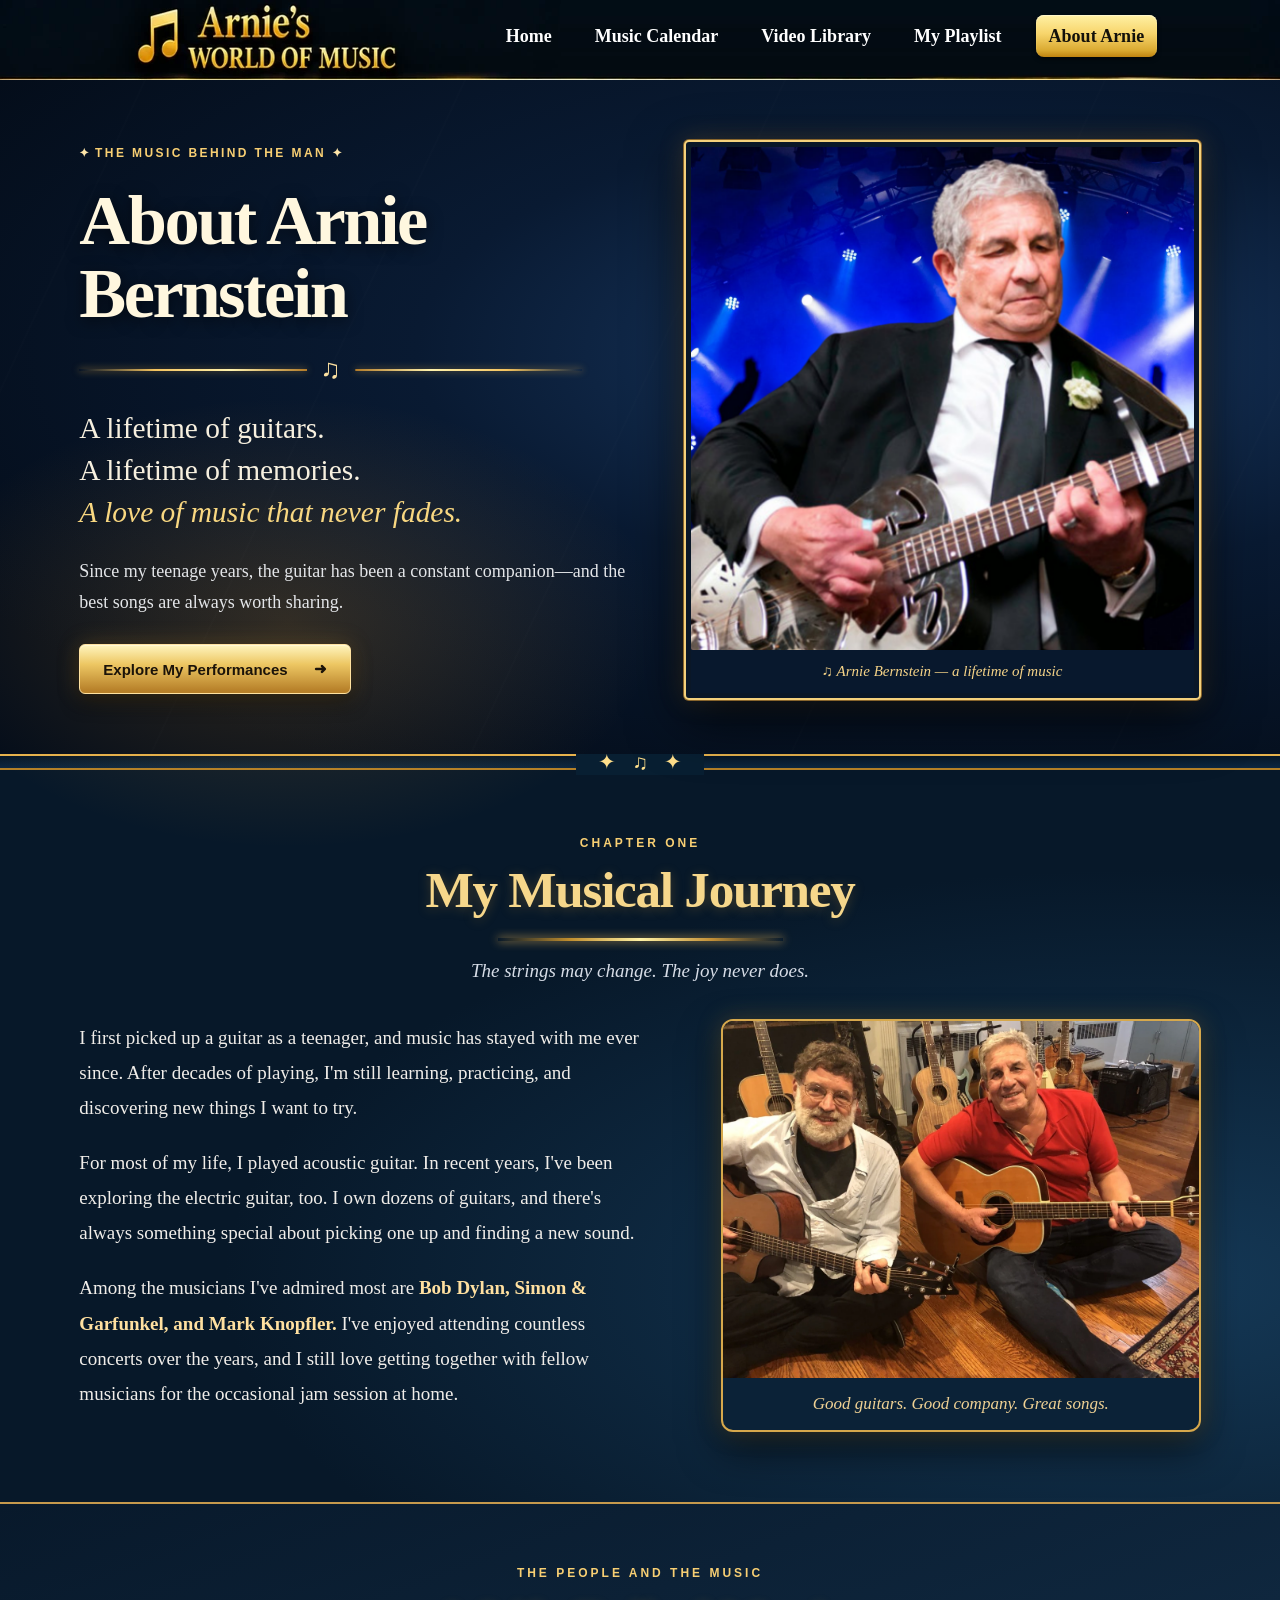
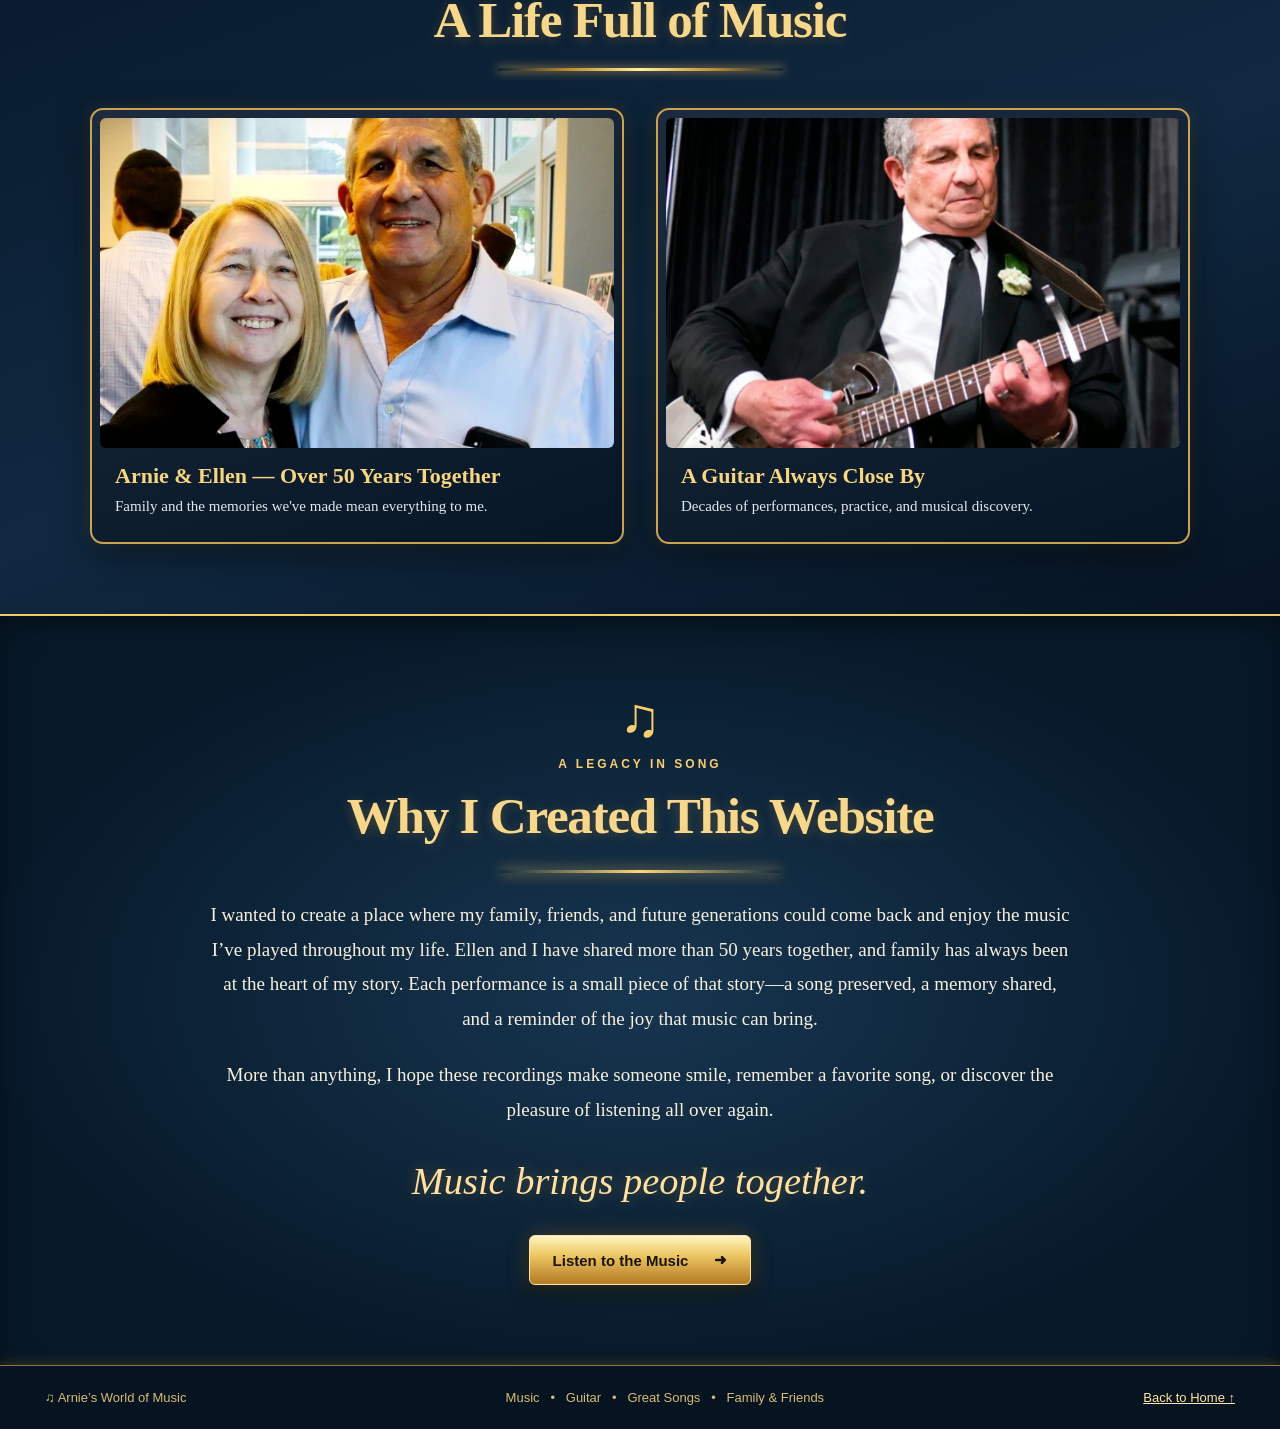
==== about.html @ 56f344be "Add approved About Arnie Bernstein page" ====
<!DOCTYPE html>

<html lang="en"><head><meta charset="utf-8"/><meta content="width=device-width,initial-scale=1" name="viewport"/><title>About Arnie Bernstein | Arnie's World of Music</title><meta content="Meet Arnie and discover his lifelong passion for guitar, favorite artists, and musical legacy." name="description"/><style>
:root{--gold:#f4cb65;--bright:#ffe39a;--line:#b68b3e;--ink:#06111e;--navy:#081a2b;--card:#0b2034;--muted:#c1cad4}
*{box-sizing:border-box}html{scroll-behavior:smooth}body{margin:0;background:radial-gradient(ellipse at 50% 8%,#15304a 0%,#071828 47%,#06111d 100%);color:#f7f5f1;font-family:Georgia,"Times New Roman",serif}
button,input,select{font:inherit}button{cursor:pointer}a{color:inherit}
.site-header{background:linear-gradient(90deg,#05121e,#0a2032,#05121e);border-bottom:1px solid var(--line)}
.nav{max-width:1450px;margin:auto;padding:12px 32px;display:flex;align-items:center;justify-content:space-between;gap:25px}
.logo{display:flex;align-items:center;gap:12px;text-decoration:none;color:var(--gold);white-space:nowrap}.logo .note{font-size:38px;text-shadow:0 2px 10px #9b672d}.logo strong{display:block;font-size:30px;font-style:italic;line-height:.95}.logo small{display:block;font-size:12px;letter-spacing:3.1px;font-weight:bold;margin-top:5px}
nav{display:flex;gap:30px;align-items:center;flex-wrap:wrap}nav a{text-decoration:none;font:15px Arial,sans-serif;padding:12px 0}nav a.current{color:var(--bright);border-bottom:2px solid var(--gold)}
.hero{max-width:1450px;margin:0 auto;border:1px solid #ac863f;border-top:0;box-shadow:0 12px 38px #0005}.hero img{display:block;width:100%;height:auto}
.content{max-width:1450px;margin:0 auto;padding:24px 32px 44px}
.filters{display:grid;grid-template-columns:minmax(250px,2.1fr) repeat(3,minmax(130px,1fr)) auto;gap:12px;align-items:center;margin-bottom:30px}
.filters input,.filters select{background:#101e31;color:#fff;border:1px solid #b38b48;border-radius:6px;padding:13px 15px;width:100%;font:15px Georgia,serif;min-height:46px;outline-offset:2px}.filters input::placeholder{color:#bdc5d0}.clear{background:none;border:0;color:var(--gold);white-space:nowrap;font:14px Arial,sans-serif}
.section{margin-top:25px}.section-heading{display:flex;justify-content:space-between;align-items:center;border-bottom:1px solid #ad863e;margin-bottom:16px;padding-bottom:10px;gap:12px}
.section-heading h2{font-size:29px;line-height:1.15;color:var(--bright);margin:0;text-shadow:0 1px 7px #4c300d}.section-heading .view{font:14px Arial,sans-serif;color:var(--gold);border:0;background:none}
.cards{display:grid;grid-template-columns:repeat(5,minmax(0,1fr));gap:15px}
.card{overflow:hidden;border:1px solid #b68e43;border-radius:7px;background:linear-gradient(180deg,#132b42,#091827);box-shadow:0 6px 15px #0007;transition:transform .18s,border-color .18s}
.card:hover{transform:translateY(-3px);border-color:#ffe49a}.thumb{position:relative;width:100%;aspect-ratio:16/9;display:block;border:0;padding:0;overflow:hidden;background:#101927}
.thumb img{width:100%;height:100%;object-fit:cover;display:block}.thumb::after{content:"";position:absolute;inset:0;background:linear-gradient(0deg,#06111d60,transparent 55%);pointer-events:none}
.play{position:absolute;left:50%;top:50%;transform:translate(-50%,-50%);width:49px;height:36px;border-radius:10px;background:#d9233e;display:grid;place-items:center;color:white;font:21px Arial,sans-serif;box-shadow:0 3px 14px #0009;z-index:1}
.card-body{padding:12px 13px 13px;min-height:117px;display:flex;flex-direction:column}.card h3{font-size:17px;line-height:1.25;margin:0 0 5px}.meta{color:#bec8d3;font-size:13px;margin-bottom:13px}.add{margin-top:auto;align-self:flex-start;border:1px solid #d6b45b;border-radius:4px;background:linear-gradient(#ffe5a0,#c89b3d);color:#10151e;padding:7px 10px;font:700 12px Arial,sans-serif}.add.added{background:#1c3544;color:#ffe39a}
.playlist{margin-top:35px;border:1px solid var(--line);background:linear-gradient(110deg,#12273c,#0a1726);border-radius:8px;padding:20px 23px}.playlist h2{color:var(--bright);margin:0 0 8px;font-size:25px}.playlist p{color:#c5cbd5;font-size:15px}.playlist-items{display:flex;flex-wrap:wrap;gap:8px;margin:14px 0}.playlist-items span{border:1px solid #7b6846;padding:7px 10px;border-radius:4px;font:13px Arial,sans-serif}.playlist-actions{display:flex;gap:10px;flex-wrap:wrap}
.gold-button{border:1px solid #d6b45b;border-radius:5px;background:linear-gradient(#ffe9a8,#c9a049);color:#101520;font:700 13px Arial,sans-serif;padding:10px 14px}.secondary{background:#101e2d;color:#f2d58e}
.note{font:13px Arial,sans-serif;color:#c4cbd5;margin:18px 0 0}.empty{padding:25px;color:#c5cbd5}
footer{border-top:1px solid #a9853d;background:#071522;text-align:center;padding:23px;color:#c8b78e;font:13px Arial,sans-serif}
dialog{max-width:min(560px,calc(100% - 28px));border:1px solid #c59a4b;border-radius:9px;background:#102237;color:#fff;padding:28px;box-shadow:0 10px 70px #000a}dialog::backdrop{background:#000b}dialog h2{color:var(--bright)}
@media(max-width:1050px){.cards{grid-template-columns:repeat(3,minmax(0,1fr))}.filters{grid-template-columns:repeat(2,minmax(0,1fr))}.filters input{grid-column:1/-1}.nav{flex-wrap:wrap;justify-content:center}nav{justify-content:center}}
@media(max-width:620px){.nav{padding:12px 14px;gap:12px}.logo strong{font-size:25px}.logo small{font-size:10px}nav{gap:13px}nav a{font-size:12px;padding:7px 0}.content{padding:16px 14px 30px}.filters{gap:9px;margin-bottom:22px}.filters input,.filters select{font-size:13px;padding:11px}.cards{grid-template-columns:repeat(2,minmax(0,1fr));gap:10px}.section-heading h2{font-size:23px}.card h3{font-size:15px}.card-body{padding:10px;min-height:120px}.meta{font-size:12px}.play{width:42px;height:31px;font-size:17px}.hero{border-left:0;border-right:0}.section{margin-top:20px}}
@media(max-width:360px){.cards{grid-template-columns:1fr}.filters{grid-template-columns:1fr}.filters input{grid-column:auto}}
</style><style>
/* Shared navigation design, matched to the approved homepage */
.site-header.unified-header {
  background: #050e18;
  border-bottom: 1px solid #b98e35;
}
.unified-nav {
  width: min(100%, 1671px);
  max-width: 1671px;
  margin: 0 auto;
  padding: 0 9.8%;
  min-height: 73px;
  display: flex;
  align-items: center;
  justify-content: space-between;
  gap: 20px;
}
.unified-brand { flex-shrink: 0; display: block; line-height: 0; }
.unified-brand img { display: block; width: 355px; max-width: 100%; height: auto; }
.unified-nav nav {
  display: flex; align-items: center; flex-wrap: wrap;
  gap: clamp(12px, 1.5vw, 28px);
}
.unified-nav nav a {
  color: #fff9ec; font: bold 17px Georgia, "Times New Roman", serif;
  text-decoration: none; padding: 10px 8px;
  border: 0; border-radius: 6px; white-space: nowrap;
}
.unified-nav nav a:hover { color: #ffdc70; }
.unified-nav nav a.unified-active {
  background: linear-gradient(#fff0a0, #e9bd48 72%, #c99117);
  color: #14100a; box-shadow: inset 0 1px #fff6c5, 0 2px 6px #0008;
  padding: 10px 16px;
}
@media (max-width: 1050px) {
  .unified-nav { padding: 8px 3%; }
  .unified-brand img { width: 250px; }
  .unified-nav nav a { font-size: 14px; padding: 8px 5px; }
}
@media (max-width: 700px) {
  .unified-nav { flex-direction: column; gap: 0; padding: 6px 12px 12px; }
  .unified-brand img { width: 240px; }
  .unified-nav nav { justify-content: center; gap: 4px 12px; }
  .unified-nav nav a { font-size: 13px; }
}
</style><style>
/* Rich metallic gold accents to match the approved homepage. */
:root { --gold:#f1c65c; --bright:#ffe49a; --line:#cda348; }
.site-header.unified-header {
 border-bottom:3px solid transparent;
 border-image:linear-gradient(90deg,#77511d 0%,#ffe9a2 20%,#d6a337 48%,#fff0ad 76%,#76501a 100%) 1;
 box-shadow:0 2px 12px rgba(238,178,58,.24);
}
.section-heading {
 position:relative;
 border-bottom:0;
 padding-bottom:14px;
}
.section-heading::after {
 content:"";position:absolute;bottom:0;left:0;right:0;height:3px;
 background:linear-gradient(90deg,#80551c 0%,#fbe08a 15%,#d5a33a 48%,#fff1b1 76%,#80551c 100%);
 box-shadow:0 1px 8px rgba(245,192,72,.44),0 2px 2px rgba(0,0,0,.6);
 border-radius:3px;
}
.card {
 border:1.5px solid #d8ae53;
 box-shadow:inset 0 1px 0 rgba(255,240,174,.24),0 5px 15px #0007,0 0 5px rgba(216,170,70,.13);
}
.card:hover {border-color:#ffe7a1;box-shadow:0 8px 24px #0008,0 0 12px rgba(255,210,103,.4);}
.filters input,.filters select {
 border:1.5px solid #d0a34c;
 box-shadow:inset 0 1px 0 rgba(255,231,158,.13),0 0 5px rgba(222,174,69,.12);
}
.playlist {
 border:2px solid #d4aa55;
 box-shadow:inset 0 1px 0 rgba(255,230,152,.22),0 0 10px rgba(225,173,66,.17);
}
footer {border-top:3px solid #d3a449;box-shadow:0 -2px 10px rgba(226,171,60,.2);}
</style><style>
/* November refinement: match homepage's compact navigation lettering. */
.site-header.unified-header { border-bottom-width: 4px; }
.unified-nav { min-height: 66px; padding: 0 6%; }
.unified-brand img { width: 235px; }
.unified-nav nav { gap: clamp(9px, 1.3vw, 23px); }
.unified-nav nav a {
  font-family: Arial, Helvetica, sans-serif;
  font-size: 14px;
  font-weight: 700;
  letter-spacing: 0;
  padding: 10px 9px;
  line-height: 1.2;
}
.unified-nav nav a.unified-active { padding: 10px 14px; }
/* Thicker dimensional gold accents, without changing any photos or content. */
.section-heading::after {
 height: 5px;
 background:linear-gradient(to bottom, #fff0b2 0%, #f6d477 24%, #bc842b 65%, #6c481a 100%);
 box-shadow: 0 0 8px rgba(251,204,101,.55), 0 2px 11px rgba(238,169,53,.35);
}
.card {
 border: 2.5px solid #d6a74b;
 box-shadow: inset 0 1px 0 rgba(255,240,174,.38), 0 5px 15px #0007, 0 0 8px rgba(216,170,70,.19);
}
.filters input,.filters select {border-width:2.5px;}
.playlist {border-width:3px;}
footer {border-top-width:4px;}
@media(max-width:1050px) {
 .unified-nav {padding: 9px 3%;}
 .unified-brand img {width:215px;}
 .unified-nav nav a {font-size:13px;padding:8px 6px;}
}
@media(max-width:700px) {
 .unified-nav {flex-direction:column;gap:6px;padding:10px 12px;}
 .unified-brand img {width:210px;}
 .unified-nav nav {justify-content:center;gap:5px 9px;}
 .unified-nav nav a {font-size:12px;padding:8px 6px;}
 .unified-nav nav a.unified-active {padding:8px 10px;}
}
</style><style>
/* Actual homepage header artwork with native, accessible navigation links */
.site-header.home-matched-header {padding:0!important;border:0!important;background:#07111e!important;box-shadow:none!important;border-image:none!important}
.hm-desktop{height:80px;max-width:1671px;margin:auto;position:relative;background-image:url("[data-uri]");background-size:100% 100%;background-repeat:no-repeat}
.hm-nav {position:absolute;right:9.6%;top:15px;display:flex;align-items:center;gap:25px!important;flex-wrap:nowrap!important}
.hm-nav a {font-family:Georgia,"Times New Roman",serif!important;font-size:18px!important;font-weight:bold!important;white-space:nowrap;color:#fff!important;text-decoration:none!important;border:0!important;border-radius:0!important;padding:12px 9px!important;line-height:1!important;background:none!important;box-shadow:none!important}
.hm-nav a.hm-current{background:linear-gradient(#fff1a4 0%,#f7d56c 44%,#daaa31 84%,#bf8310 100%)!important;color:#13110b!important;border-radius:8px!important;padding:12px 13px!important;box-shadow:inset 0 1px 1px #fff7ce,0 2px 4px #0009!important}
.hm-nav a:hover:not(.hm-current){color:#ffe5a1!important}
.hm-mobile{display:none}
@media(max-width:1200px){.hm-nav{right:3%;gap:13px!important}.hm-nav a{font-size:15px!important;padding:11px 5px!important}.hm-nav a.hm-current{padding:11px 9px!important}}
@media(max-width:820px){.hm-desktop{display:none}.hm-mobile{display:flex;flex-direction:column;align-items:center;gap:5px;padding:6px 10px 12px;border-bottom:2px solid #d6a43b;background:#07121f}.hm-logo img{width:min(300px,85vw);height:auto;display:block}.hm-mobile nav{display:flex;gap:8px 14px;justify-content:center;flex-wrap:wrap}.hm-mobile nav a{font:700 14px Georgia,serif;color:#fff;text-decoration:none;padding:8px 5px;border:0}.hm-mobile nav a.hm-current{background:linear-gradient(#fff1a4,#d6a035);color:#17120d;border-radius:5px;padding:8px 10px}}
</style><style id="matching-home-menu-hover">
/* Match the homepage's gold rectangular hover state. */
.hm-nav a:hover, .hm-nav a:focus-visible {
  background: linear-gradient(180deg,#fff2a4 0%,#f4d774 45%,#d2a33e 100%) !important;
  color: #15110a !important;
  border-radius: 5px !important;
  box-shadow: inset 0 1px 0 #fff9d4, 0 2px 7px #0008 !important;
}
.hm-mobile nav a:hover, .hm-mobile nav a:focus-visible {
  background: linear-gradient(180deg,#fff2a4,#d5a43e) !important;
  color: #15110a !important;
  border-radius: 5px !important;
  box-shadow: inset 0 1px 0 #fff9d4 !important;
}
</style><style>
/* Homepage-style hover: gold outline, transparent center, white lettering. */
.hm-nav a:hover:not(.hm-current),
.hm-nav a:focus-visible:not(.hm-current),
.hm-mobile nav a:hover:not(.hm-current),
.hm-mobile nav a:focus-visible:not(.hm-current) {
  color: #fff !important;
  background: transparent !important;
  border-radius: 5px !important;
  box-shadow: inset 0 0 0 2px #f4cb65 !important;
}
</style><style>
/* About page: same shared menu and metallic accents as the approved library. */
.about-page{max-width:1450px;margin:auto;color:#fff8e9;font-family:Georgia,"Times New Roman",serif}
.about-page p{line-height:1.72}.about-page .eyebrow{font:700 12px Arial,sans-serif;letter-spacing:3px;color:#edca73}
.about-hero{display:grid;grid-template-columns:1.04fr .96fr;align-items:center;gap:38px;padding:47px 56px 40px;background:radial-gradient(ellipse at 85% 45%,#173f6a 0%,#071c31 56%,#05101e 100%);border-bottom:2px solid #caa354;position:relative;overflow:hidden}
.about-hero:before{content:"";position:absolute;left:-10%;bottom:-35%;width:55%;height:75%;background:radial-gradient(ellipse,#99611c35,transparent 65%);pointer-events:none}
.about-copy{position:relative;z-index:1}.about-copy h1{font-size:clamp(64px,8vw,116px);line-height:1;margin:13px 0;color:#fff6dc;letter-spacing:-3px;text-shadow:1px 2px 1px #9b691d,0 0 35px #e3ac3640}
.about-copy h1 em{background:linear-gradient(175deg,#fff6ba 0%,#f9dc82 35%,#d7a83d 68%,#f8d977 100%);-webkit-background-clip:text;background-clip:text;color:transparent}
.gold-rule{height:3px;width:min(100%,470px);background:linear-gradient(90deg,#fff4ab,#dba737 40%,#edc85b 78%,transparent);box-shadow:0 0 11px #e9aa4080;margin:25px 0}
.about-copy .lead{font-size:clamp(21px,2.1vw,27px);line-height:1.53;max-width:530px;margin:16px 0 32px}
.gold-link{display:inline-flex;align-items:center;gap:18px;text-decoration:none;border:1px solid #f0d27b;border-radius:7px;padding:15px 22px;font:bold 15px Arial,sans-serif;color:#1d160b;background:linear-gradient(175deg,#fff2b9,#e9c765 52%,#bf8e2e);box-shadow:inset 0 1px #fff5d4,0 6px 18px #0007}
.gold-link:hover,.gold-link:focus-visible{filter:brightness(1.12);outline:2px solid #fff0a1;outline-offset:2px}
.hero-image{border:2px solid #d4ab53;border-radius:12px;overflow:hidden;max-width:540px;box-shadow:0 0 35px #e5a52a35,0 20px 50px #0009;justify-self:center}
.hero-image img{display:block;width:100%;height:auto}
.story-wrap{padding:48px 56px 55px;background:linear-gradient(180deg,#081827,#0a1e30)}
.section-label{font-size:36px;font-weight:bold;color:#f3d47c;border-bottom:2px solid #c79d45;padding-bottom:13px;box-shadow:0 9px 8px -12px #ffe398}
.section-label span{color:#f3cc64;margin-right:12px}.story-grid{display:grid;grid-template-columns:1.45fr .8fr;gap:52px;align-items:center;padding-top:27px}.story-text p{font-size:19px;line-height:1.77;margin:0 0 20px}.story-text strong{color:#f9d780}.secondary-photo{margin:0;border:1px solid #bc9242;padding:8px;border-radius:9px;background:#071425;box-shadow:0 12px 36px #0007}.secondary-photo img{width:100%;display:block;border-radius:4px}.secondary-photo figcaption{text-align:center;font:italic 14px Georgia,serif;padding:12px;color:#d2c0a0}
.legacy{background:linear-gradient(120deg,#1b2030,#0b1f33 54%,#182a35);border-top:2px solid #c79c40;border-bottom:2px solid #bd9543}.legacy-inner{padding:45px 56px 52px;display:grid;grid-template-columns:1.25fr .75fr;align-items:center;gap:55px}.legacy h2{font-size:48px;margin:12px 0;color:#f5d37b}.legacy p{font-size:18px}.legacy p:last-of-type{margin-bottom:27px}.legacy-quote{text-align:center;color:#e9c66b;transform:rotate(-3deg)}.legacy-quote span{display:block;font-size:55px}.legacy-quote strong{font:italic 38px/1.35 Georgia,serif;text-shadow:0 0 19px #d6a2465c}.swash{width:65%;height:2px;background:linear-gradient(90deg,transparent,#ffd97b,transparent);margin:20px auto}
.about-footer{max-width:1450px;margin:auto;padding:24px 45px;background:#061320;color:#d8bc73;border-top:1px solid #96733b;display:flex;justify-content:space-between;align-items:center;gap:20px;font:13px Arial,sans-serif}.about-footer a{color:#ffe4a3}
@media(max-width:850px){.about-hero{padding:32px 25px;gap:24px}.about-copy h1{font-size:64px}.story-wrap{padding:35px 25px}.story-grid{gap:25px}.legacy-inner{padding:35px 25px;gap:25px}}
@media(max-width:690px){.about-hero,.story-grid,.legacy-inner{grid-template-columns:1fr}.about-hero{padding:28px 20px 36px;text-align:center}.about-copy h1{font-size:65px}.gold-rule{margin:22px auto}.about-copy .lead{margin:14px auto 24px;font-size:20px}.hero-image{max-width:440px}.story-wrap{padding:30px 20px}.section-label{font-size:28px}.story-text p{font-size:17px}.secondary-photo{max-width:390px;margin:auto}.legacy-inner{padding:30px 20px}.legacy h2{font-size:35px}.legacy p{font-size:17px}.legacy-quote strong{font-size:30px}.about-footer{flex-direction:column;text-align:center;padding:22px}}
</style><style>
/* Redesigned About page: original site navigation is preserved without changes. */
.portrait-about{max-width:1600px;margin:0 auto;color:#f7f0df;font-family:Georgia,'Times New Roman',serif;background:#061422;overflow:hidden}
.portrait-about figure{margin:0}.portrait-about .eyebrow,.portrait-about .hero-kicker{font:700 12px Arial,sans-serif;color:#f8cf73;letter-spacing:3px}
.portrait-hero{position:relative;min-height:620px;display:grid;grid-template-columns:1fr .91fr;gap:36px;align-items:center;padding:60px 6.2% 54px;background:radial-gradient(ellipse at 75% 40%,#193a65 0%,#091a32 40%,#040d1a 85%);isolation:isolate}
.portrait-hero:after{content:'';position:absolute;inset:0;z-index:-1;background:repeating-linear-gradient(115deg,transparent 0 130px,#fff1 131px 132px,transparent 133px 290px);opacity:.12;pointer-events:none}
.hero-glow{position:absolute;inset:auto auto -18% -10%;width:65%;height:75%;background:radial-gradient(ellipse,#cb8a2b39,transparent 63%);z-index:-1}
.portrait-about .hero-copy{max-width:670px}.portrait-about .hero-kicker{margin:0 0 24px}.hero-kicker span{letter-spacing:0;color:#ffe6a9}
.portrait-about h1{font-size:clamp(68px,8.2vw,126px);line-height:.93;letter-spacing:-3.5px;margin:0 0 20px;color:#fff7df;text-shadow:0 4px 8px #0008}
.portrait-about h1 em{display:block;font-weight:bold;padding-bottom:14px;background:linear-gradient(#fff6bd 4%,#eebd53 38%,#9c6215 56%,#ffdfa0 75%,#d59e32);background-clip:text;-webkit-background-clip:text;color:transparent;text-shadow:none;filter:drop-shadow(0 2px 8px #e6aa3448)}
.filigree{display:flex;align-items:center;gap:14px;color:#fbe0a0;font-size:27px;margin:-4px 0 22px}.filigree:before,.filigree:after{content:'';height:2px;width:40%;background:linear-gradient(90deg,transparent,#f4c35e,#fff2ad,#b27b29);box-shadow:0 0 7px #f6b7449a}.filigree:after{transform:scaleX(-1)}
.hero-lead{font-size:clamp(22px,2.3vw,31px);line-height:1.43;margin:0 0 23px}.hero-lead strong{color:#f8d781;font-weight:normal;font-style:italic}.hero-desc{font-size:18px;line-height:1.7;color:#e3e5e8;max-width:550px;margin:0 0 27px}
.gold-action{display:inline-flex;justify-content:space-between;align-items:center;gap:26px;text-decoration:none;color:#1b1309;background:linear-gradient(#fff5bf 0%,#edc763 40%,#b78029 95%);border:1px solid #ffe2a0;border-radius:6px;padding:15px 23px;font:bold 15px Arial,sans-serif;box-shadow:0 0 22px #d59b3242,inset 0 1px #fff8d5,0 8px 18px #0008}.gold-action:hover{filter:brightness(1.13);box-shadow:0 0 28px #f9c4527c}
.hero-portrait{border:2px solid #e9ba5e;border-radius:12px;padding:7px;background:linear-gradient(135deg,#e4b457,#5b411b,#f2cd73);box-shadow:0 0 35px #e7b75b42,0 18px 50px #000a;transform:rotate(1deg)}.hero-portrait img{display:block;object-fit:cover;width:100%;aspect-ratio:1/1;border-radius:6px}.hero-portrait figcaption{text-align:center;font:italic 15px Georgia,serif;background:#08182d;color:#f4d287;padding:13px 5px}
.gold-separator{height:16px;display:flex;align-items:center;justify-content:center;background:linear-gradient(180deg,#061727,#0c2741);border-top:2px solid #e7b34d;border-bottom:2px solid #b48128;box-shadow:0 0 17px #d49b46}.gold-separator span{background:#081f32;color:#ffdf8b;padding:0 22px;font-size:21px}
.story-section{padding:66px 6.2% 70px;background:radial-gradient(ellipse at 90% 70%,#153957 0%,transparent 57%),#071829}.chapter-head{text-align:center;margin:0 auto 37px}.chapter-head .eyebrow{margin:0 0 11px}.portrait-about h2{font-size:clamp(37px,4vw,56px);margin:0;color:#f6d78b;text-shadow:0 2px 12px #b98a3455}.chapter-head h2:after{display:block;content:'';margin:19px auto 0;height:3px;max-width:285px;background:linear-gradient(90deg,transparent,#c08d2d,#fff1a4,#c28f36,transparent);box-shadow:0 0 10px #e7b458}.chapter-head .intro{font-size:19px;font-style:italic;color:#d6dce6}
.journey-layout{display:grid;grid-template-columns:1.08fr .92fr;gap:7%;align-items:center}.journey-copy p{font-size:19px;line-height:1.85;margin:0 0 20px;color:#f0ede9}.journey-copy strong{color:#ffe0a0}.journey-photo{border-radius:12px;overflow:hidden;background:#0b2237;border:2px solid #d6a84c;box-shadow:0 0 25px #c9963440,0 17px 40px #0009}.journey-photo img{display:block;width:100%;height:auto}.journey-photo figcaption{padding:16px;text-align:center;color:#efd194;font:italic 17px Georgia,serif}
.moments-section{padding:62px 6.2% 70px;background:linear-gradient(160deg,#08192b,#102941 55%,#061322);border-top:2px solid #c69a4d}.moments-grid{display:grid;grid-template-columns:1fr 1fr;gap:32px;max-width:1100px;margin:0 auto}.moment{background:linear-gradient(160deg,#1c2c3e,#071626);border:2px solid #cda352;border-radius:13px;padding:8px;box-shadow:0 11px 35px #0007,0 0 17px #d8a84a28;overflow:hidden}.moment img{display:block;width:100%;height:330px;object-fit:cover;object-position:center 35%;border-radius:6px}.moment figcaption{padding:15px 15px 17px;display:grid;gap:6px}.moment strong{font-size:22px;color:#f6d680}.moment span{font-size:15px;color:#e2e7ed;line-height:1.5}
.legacy-section{text-align:center;padding:70px 12% 80px;border-top:2px solid #f1cb68;background:radial-gradient(ellipse at center,#173651,#071929 73%);box-shadow:inset 0 9px 30px #0006}.legacy-ornament{font-size:55px;color:#f6cf70}.legacy-section .eyebrow{margin:8px 0 16px}.legacy-section h2{font-size:clamp(34px,4vw,55px)}.legacy-section p:not(.eyebrow){max-width:860px;margin:22px auto;font-size:19px;line-height:1.82}.legacy-line{width:280px;max-width:100%;height:3px;margin:25px auto;background:linear-gradient(90deg,transparent,#ffd977,transparent);box-shadow:0 0 13px #e1b354}.legacy-signoff{font:italic clamp(26px,3vw,40px) Georgia,serif;color:#ffe0a0;text-shadow:0 0 15px #ddab4c55;margin:32px 0}
@media(max-width:870px){.portrait-hero{gap:20px;padding:45px 4.5%}.portrait-about h1{font-size:70px}.hero-desc{font-size:16px}.journey-copy p{font-size:17px}.journey-layout{gap:4%}.moment img{height:280px}}
@media(max-width:690px){.portrait-hero,.journey-layout,.moments-grid{grid-template-columns:1fr}.portrait-hero{text-align:center;padding:38px 20px 42px}.portrait-about h1{font-size:72px}.filigree{justify-content:center}.hero-portrait{max-width:465px;justify-self:center;transform:none}.hero-lead{font-size:23px}.story-section,.moments-section{padding:45px 20px}.journey-layout{gap:30px}.journey-copy p{font-size:17px}.moment img{height:auto;max-height:410px}.legacy-section{padding:51px 22px}.legacy-section p:not(.eyebrow){font-size:17px}}
</style><style>
/* Version 3: straight, crisp hero photo and more refined editorial typography. */
.hero-portrait{transform:none!important; padding:5px!important; border:2px solid #f5d17c!important; border-radius:5px!important; background:#0a1727!important; box-shadow:0 0 0 1px #88652c,0 18px 55px #000b,0 0 25px #d8a34940!important}
.hero-portrait img{aspect-ratio:1/1;object-fit:cover;object-position:center center;image-rendering:auto;filter:none!important;border-radius:2px!important}
.portrait-about h1{font-family:'Palatino Linotype','Book Antiqua',Palatino,Georgia,serif!important;font-weight:700;letter-spacing:-.035em!important;line-height:1.02!important;font-size:clamp(64px,7.1vw,110px)!important;margin-bottom:24px!important;text-shadow:0 3px 16px #0009!important}
.portrait-about h1 em{font-style:italic;font-weight:700;letter-spacing:-.04em;background:linear-gradient(180deg,#fff2b5 0%,#f9dc85 25%,#e6b94c 52%,#bd842a 76%,#f9db83 100%);background-clip:text;-webkit-background-clip:text;color:transparent;filter:none!important;padding-bottom:9px!important}
.portrait-about h2{font-family:'Palatino Linotype','Book Antiqua',Palatino,Georgia,serif!important;font-weight:700;letter-spacing:-.025em;line-height:1.13}
.portrait-about .hero-kicker{letter-spacing:2.4px}
.filigree{margin-top:8px}
@media(max-width:690px){.portrait-about h1{font-size:clamp(54px,13vw,76px)!important}}
</style><style>.portrait-about h1{font-size:clamp(3rem,5.5vw,5.7rem)!important;line-height:1.04!important;overflow-wrap:normal} @media(max-width:690px){.portrait-about h1{font-size:clamp(2.6rem,10vw,4.2rem)!important}}</style></head><body><header class="site-header home-matched-header"><div class="hm-desktop"><nav aria-label="Main navigation" class="hm-nav"><a class="" href="index.html">Home</a><a class="" href="calendar.html">Music Calendar</a><a class="" href="video-library.html">Video Library</a><a class="" href="video-library.html#playlist">My Playlist</a><a aria-current="page" class="hm-current" href="about.html">About Arnie</a></nav></div><div class="hm-mobile"><a class="hm-logo" href="index.html"><img alt="Arnie’s World of Music" id="hm-logo-img" src="[data-uri]"/></a><nav aria-label="Mobile main navigation"><a class="" href="index.html">Home</a><a class="" href="calendar.html">Music Calendar</a><a class="" href="video-library.html">Video Library</a><a class="" href="video-library.html#playlist">My Playlist</a><a aria-current="page" class="hm-current" href="about.html">About Arnie</a></nav></div></header><main class="portrait-about" id="main">
<section class="portrait-hero">
<div class="hero-glow"></div>
<div class="hero-copy">
<p class="hero-kicker"><span>✦</span> THE MUSIC BEHIND THE MAN <span>✦</span></p>
<h1>About Arnie Bernstein</h1>
<div class="filigree"><span>♫</span></div>
<p class="hero-lead">A lifetime of guitars.<br/>A lifetime of memories.<br/><strong>A love of music that never fades.</strong></p>
<p class="hero-desc">Since my teenage years, the guitar has been a constant companion—and the best songs are always worth sharing.</p>
<a class="gold-action" href="video-library.html">Explore My Performances <span aria-hidden="true">➜</span></a>
</div>
<figure class="hero-portrait"><img alt="Arnie Bernstein playing his resonator guitar in a black suit against blue stage lights" src="[data-uri]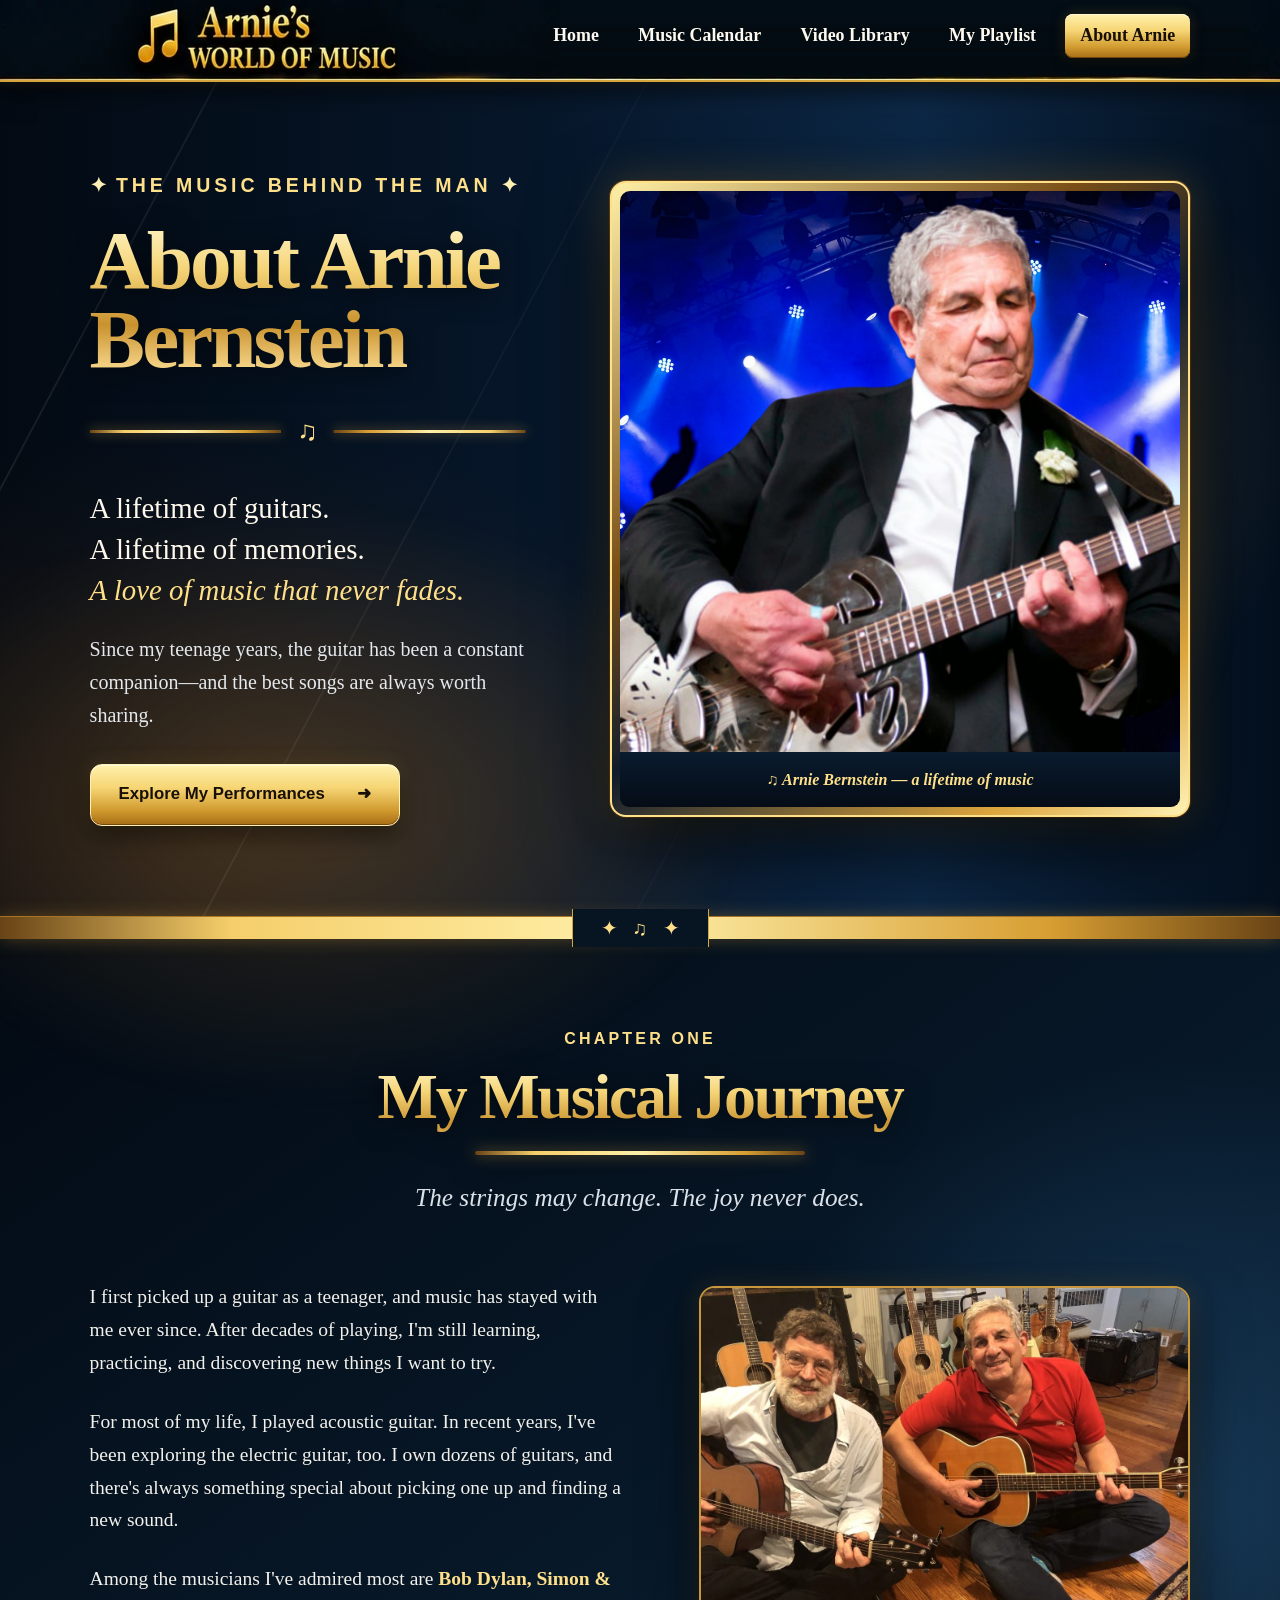
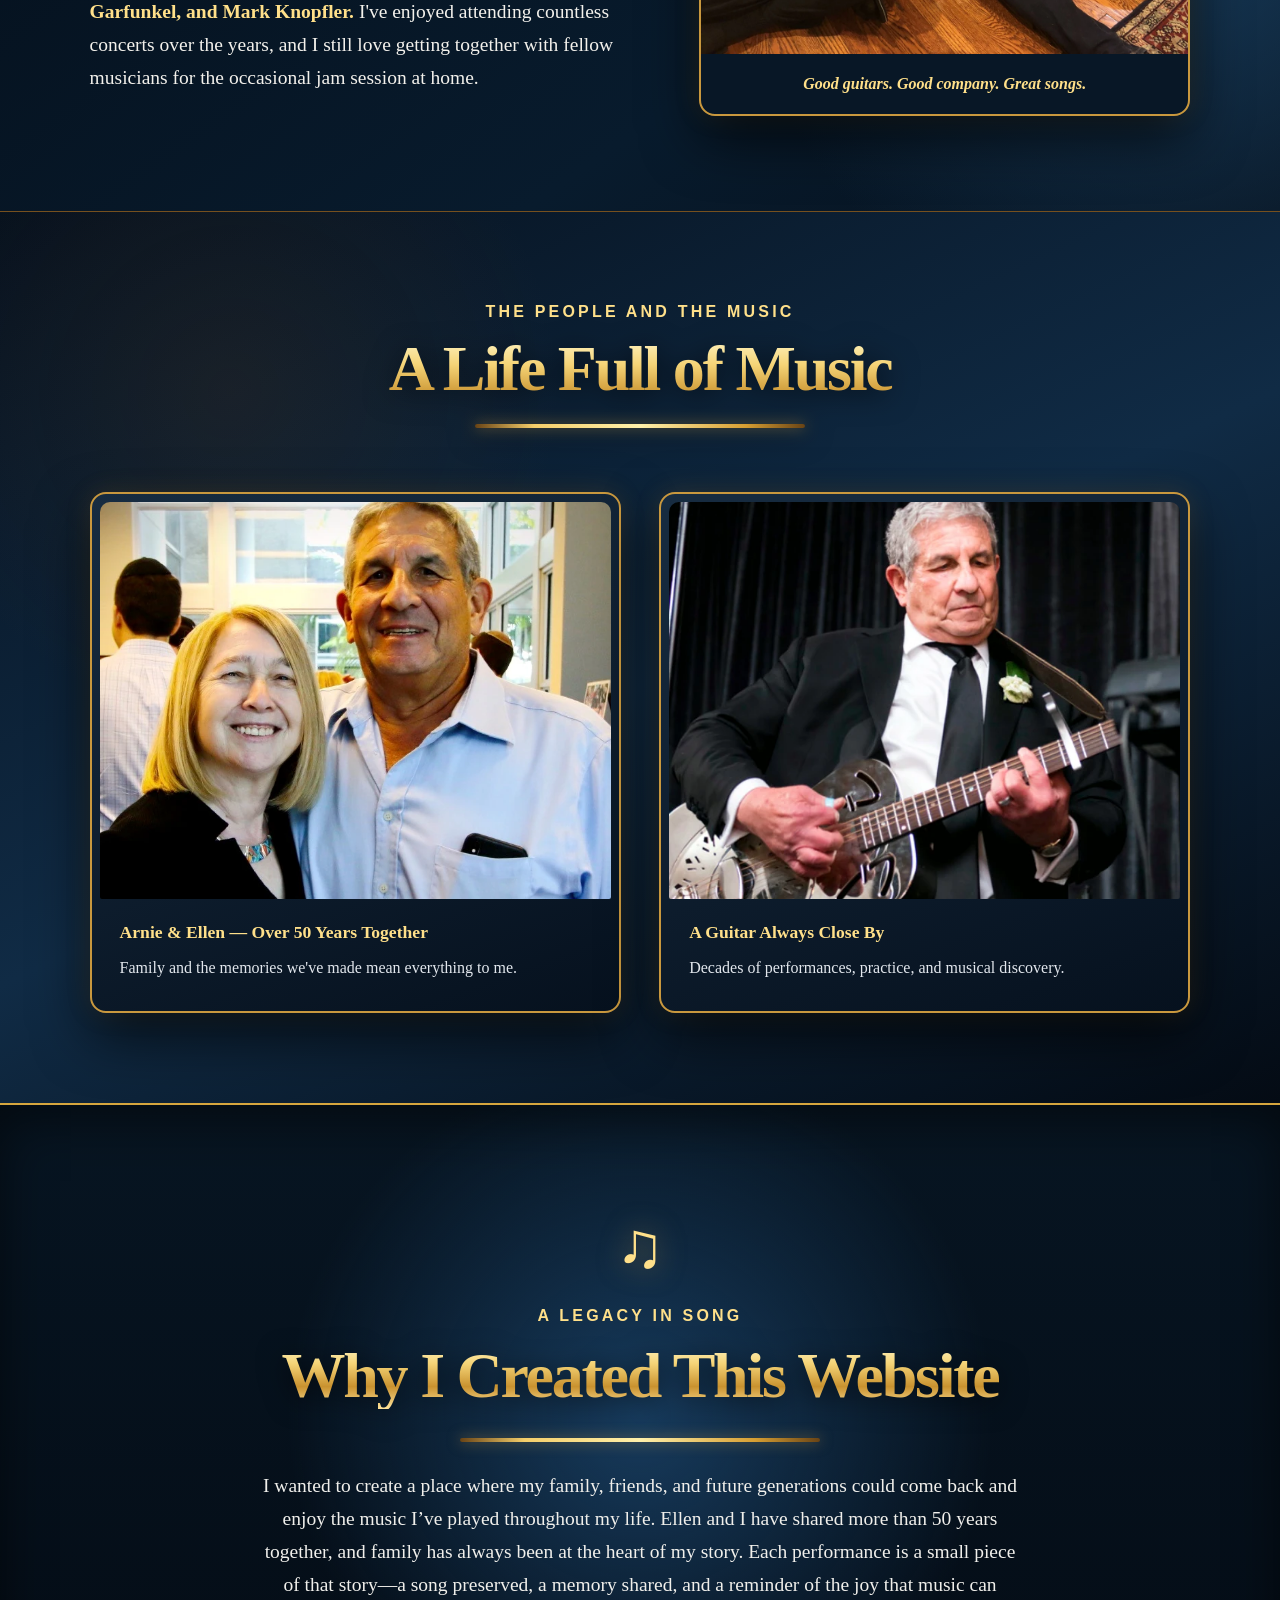
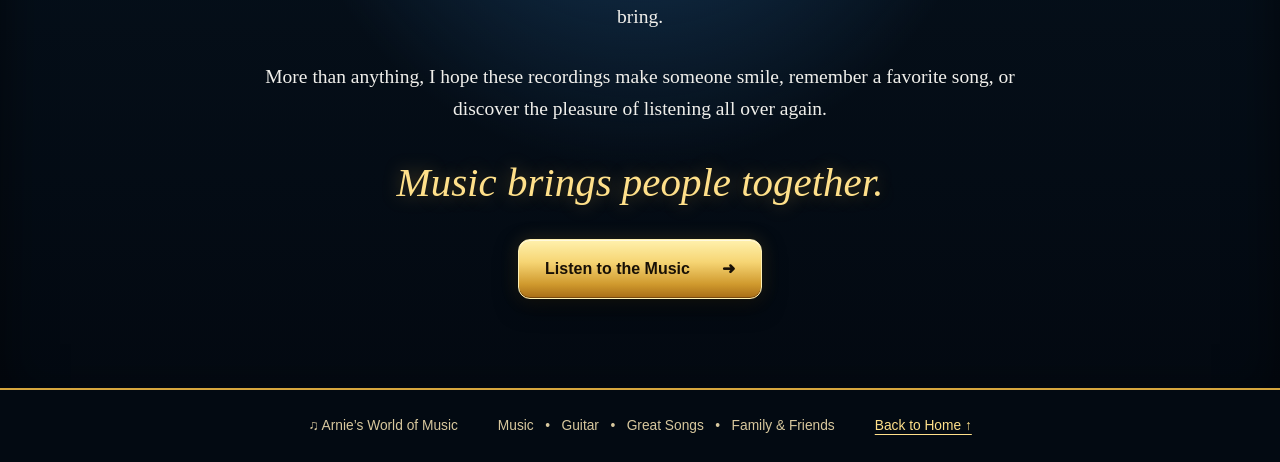
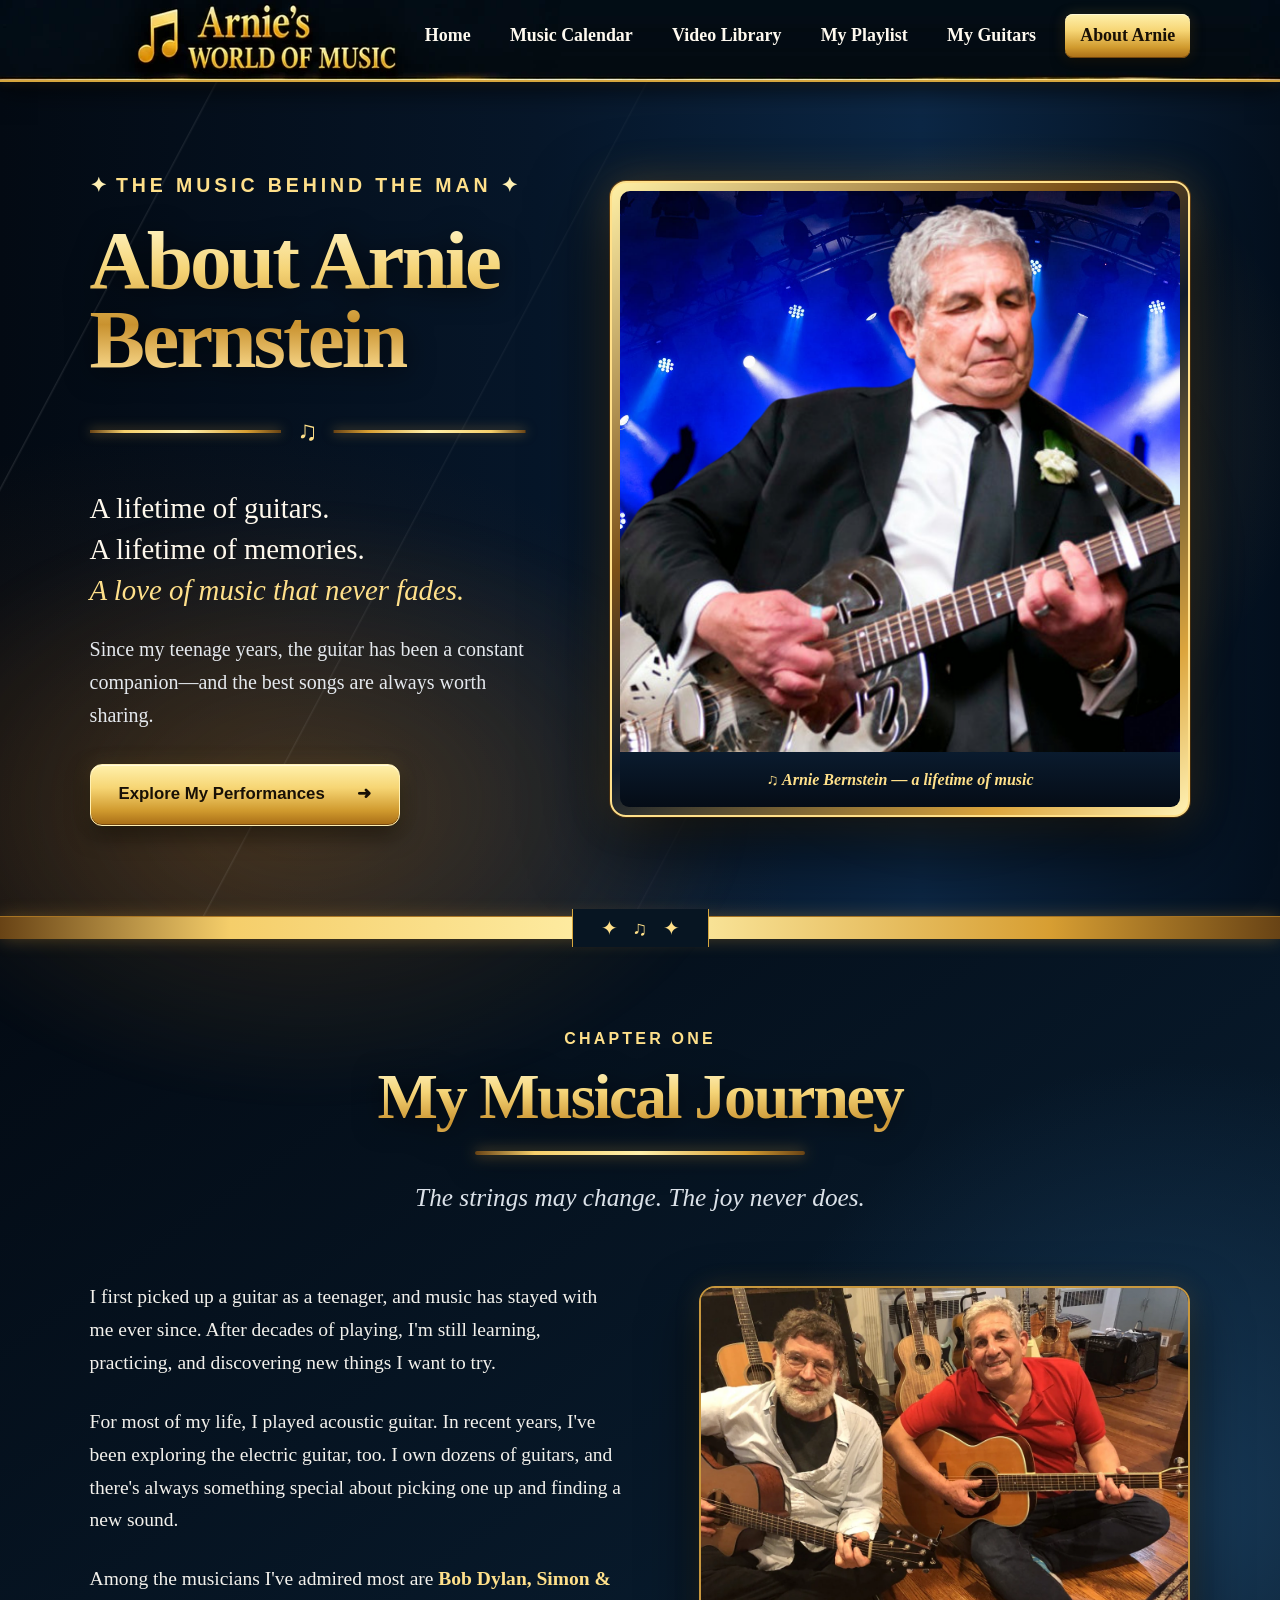
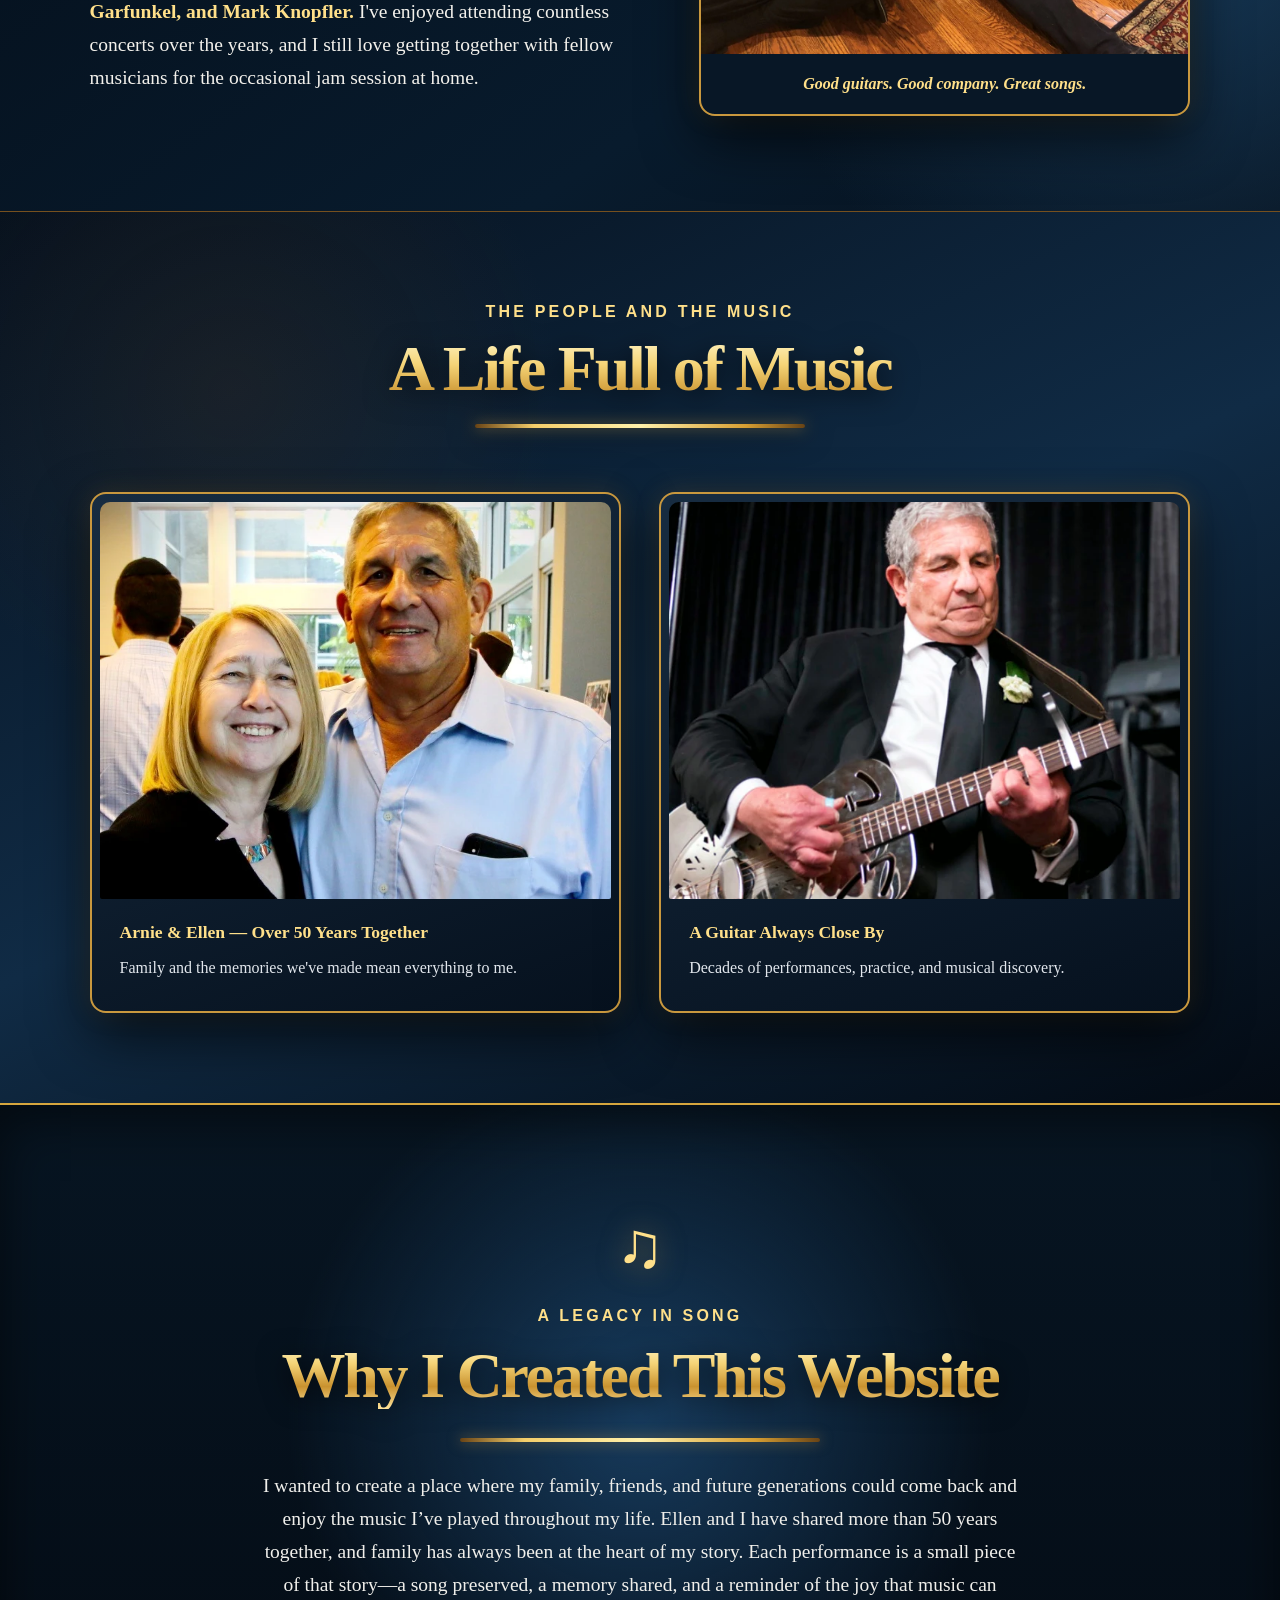
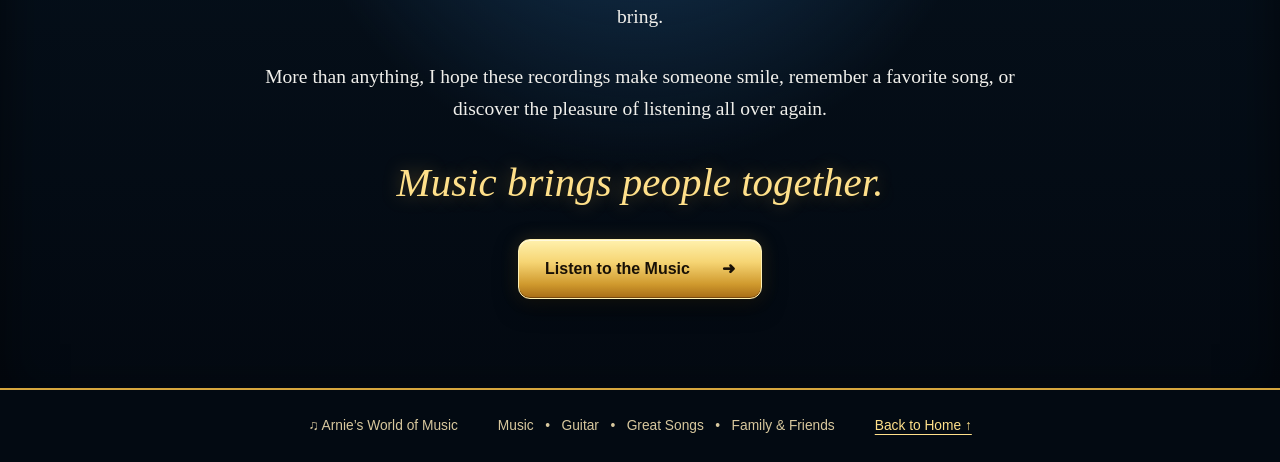
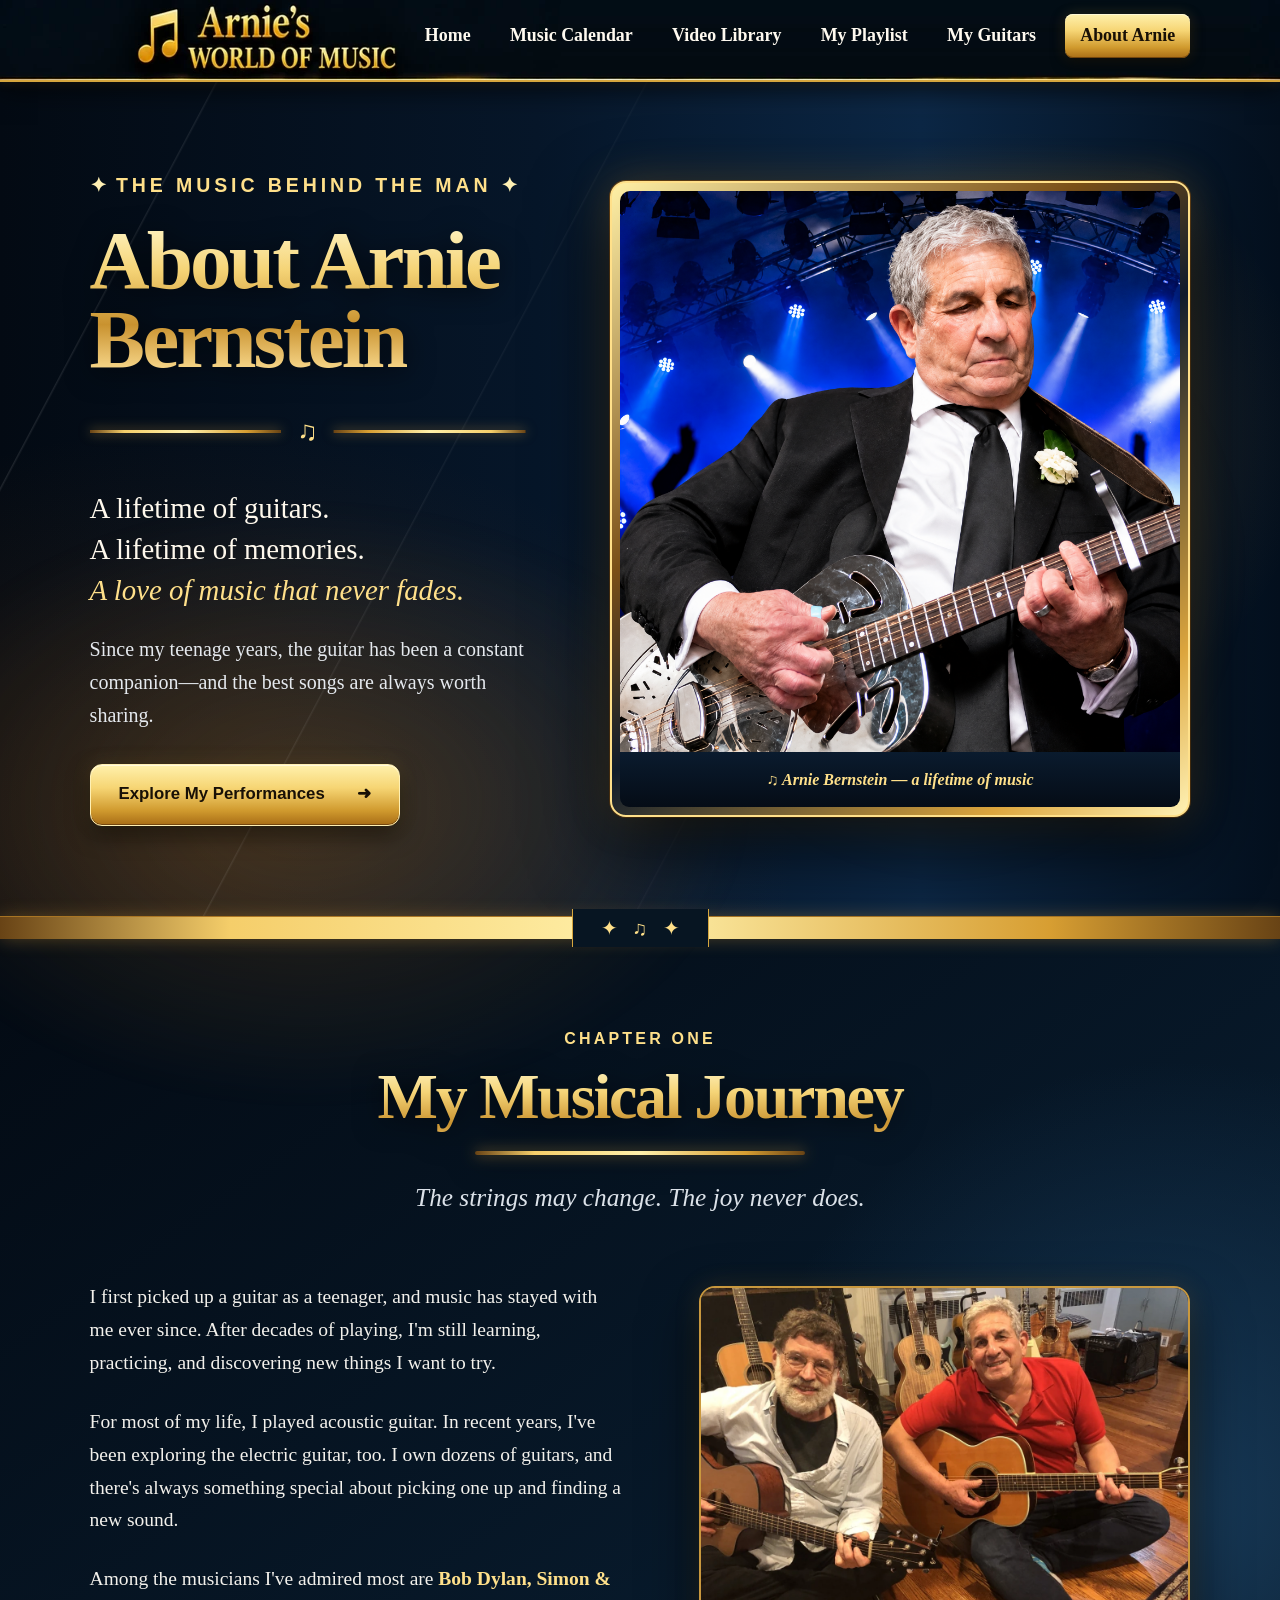
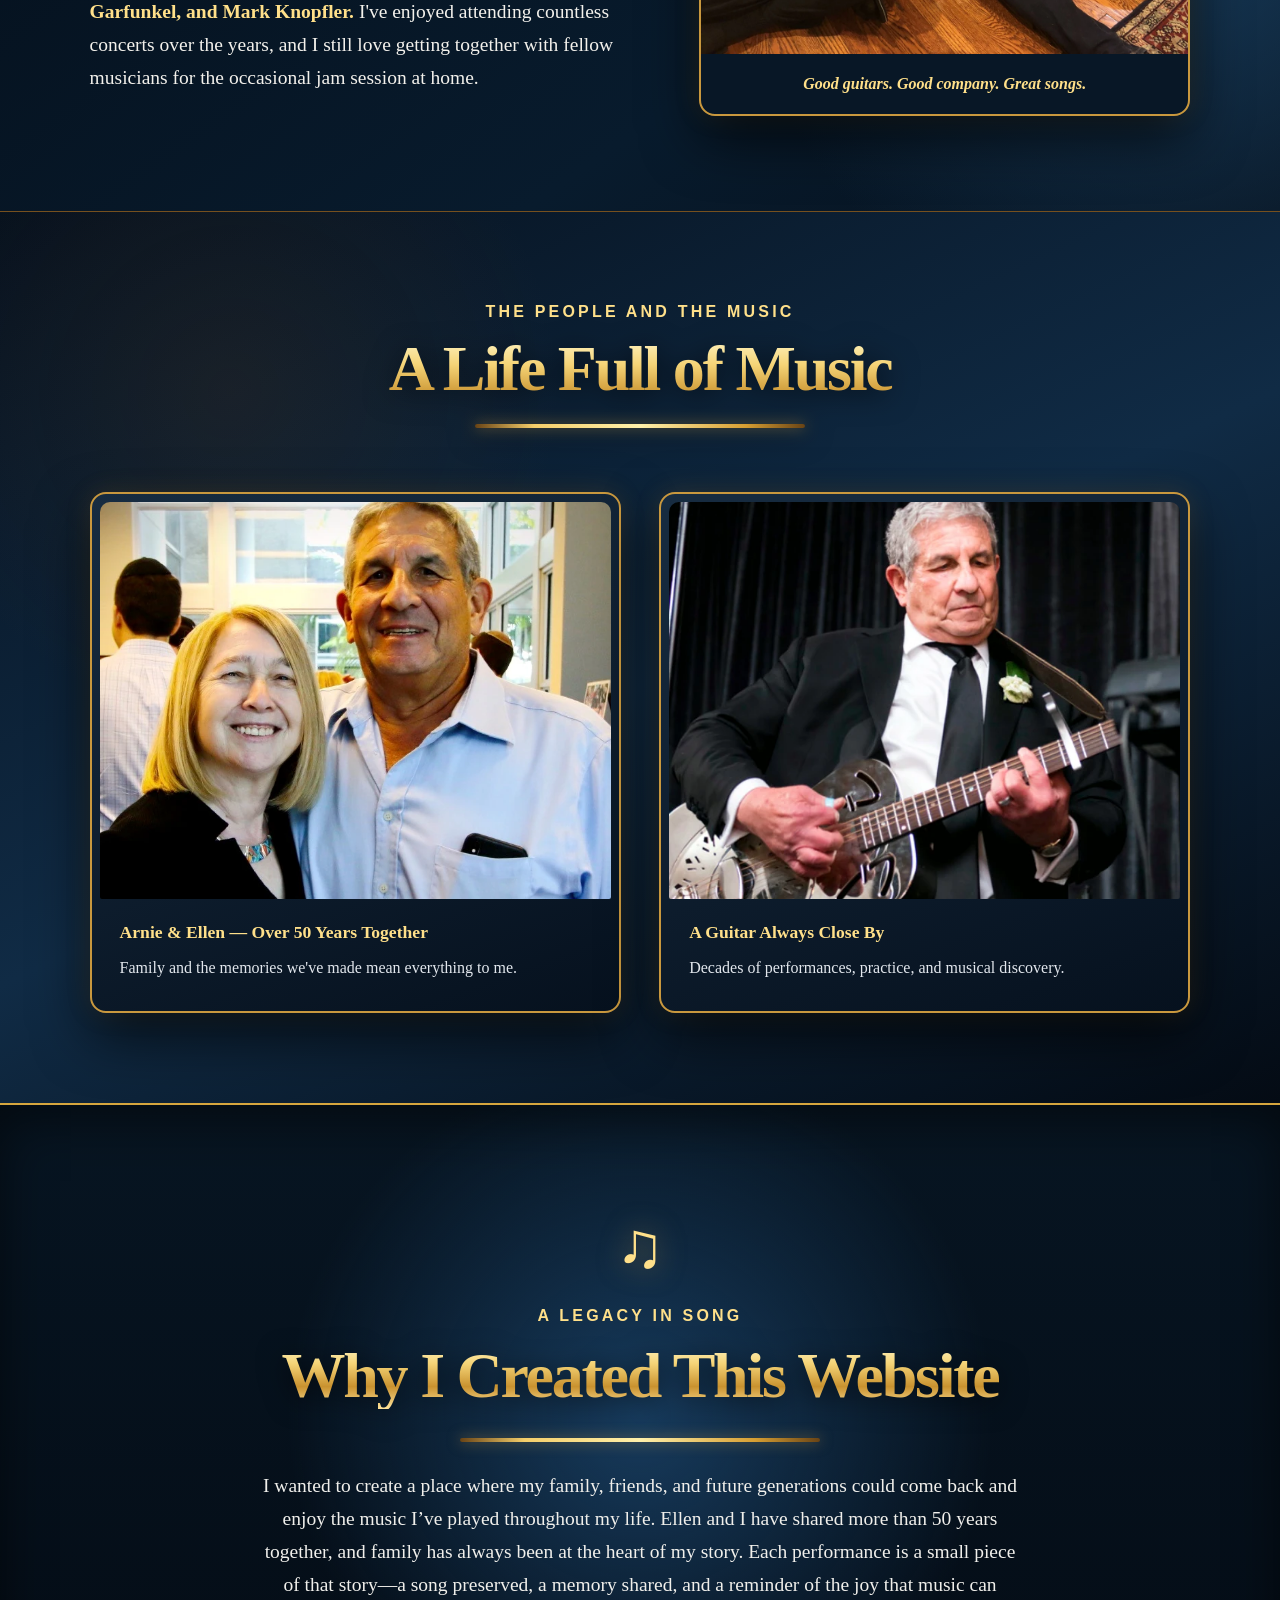
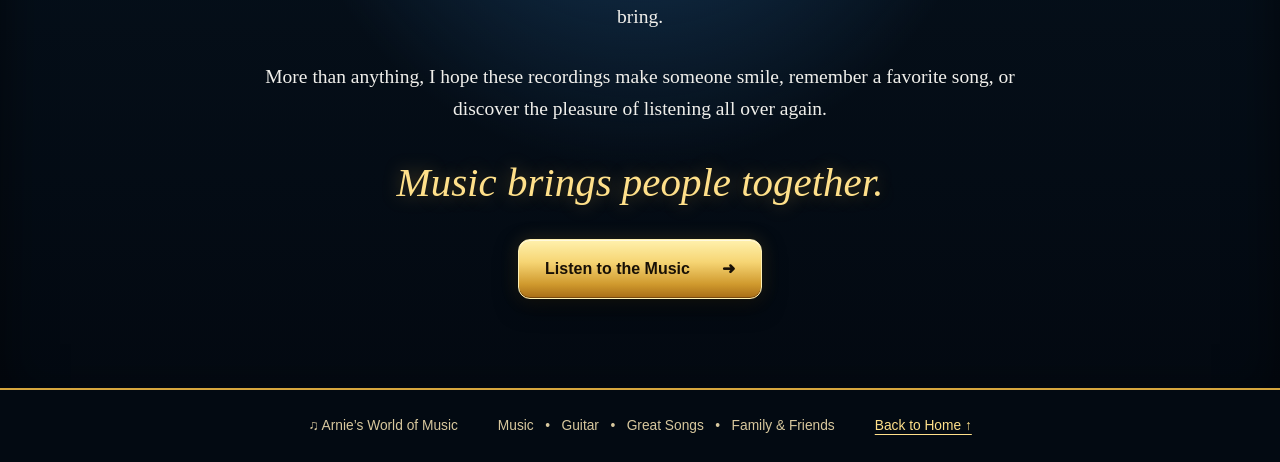
